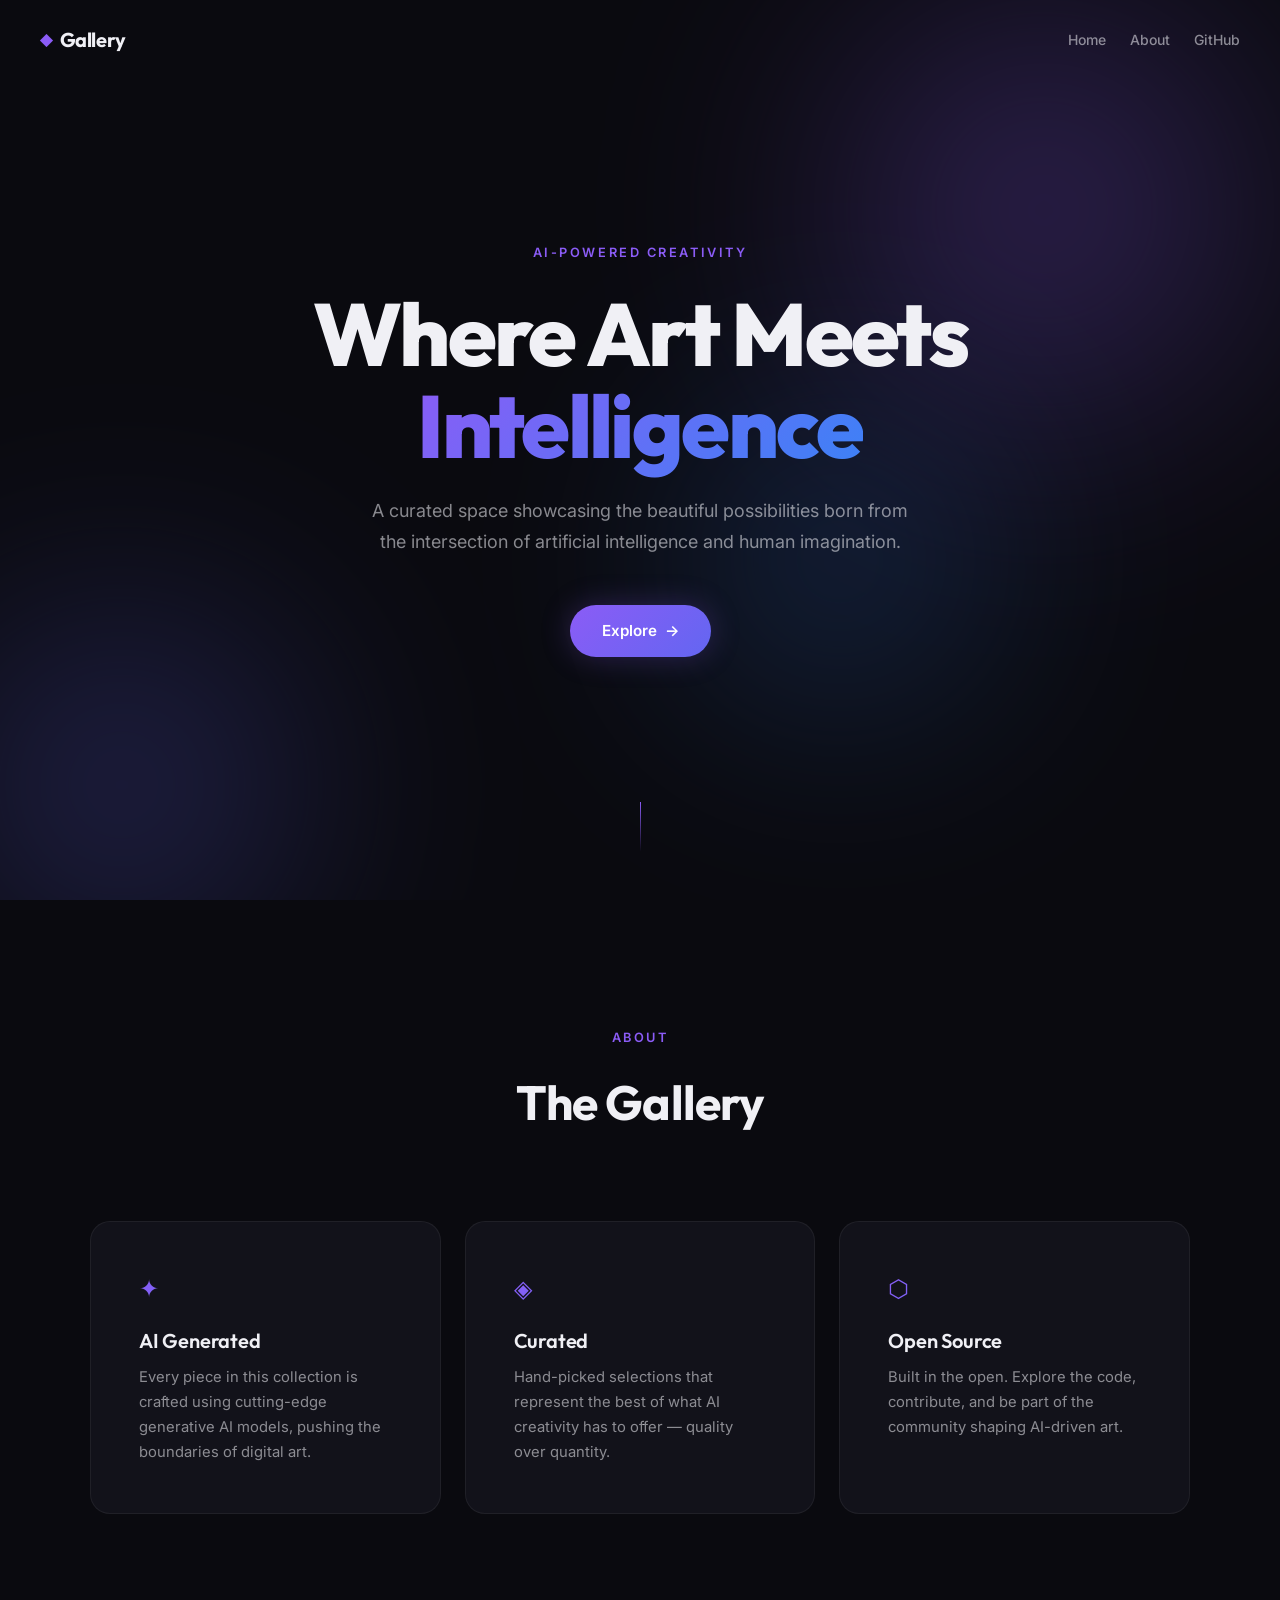
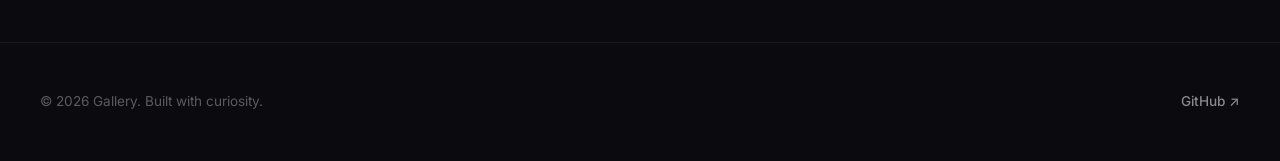
==== index.html @ 41be38a4 "Add GitHub Pages landing page" ====
<!DOCTYPE html>
<html lang="en">
<head>
  <meta charset="UTF-8">
  <meta name="viewport" content="width=device-width, initial-scale=1.0">
  <title>Gallery — AI Generated Web Gallery</title>
  <meta name="description" content="A curated collection of AI-generated artwork and visuals. Explore the intersection of creativity and artificial intelligence.">
  <link rel="preconnect" href="https://fonts.googleapis.com">
  <link rel="preconnect" href="https://fonts.gstatic.com" crossorigin>
  <link href="https://fonts.googleapis.com/css2?family=Inter:wght@300;400;500;600;700&family=Outfit:wght@300;400;500;600;700;800&display=swap" rel="stylesheet">
  <link rel="stylesheet" href="style.css">
</head>
<body>

  <!-- Navigation -->
  <nav id="main-nav">
    <div class="nav-inner">
      <a href="/" class="nav-logo" id="nav-logo">
        <span class="logo-icon">◆</span>
        <span class="logo-text">Gallery</span>
      </a>
      <ul class="nav-links">
        <li><a href="#hero" id="nav-home">Home</a></li>
        <li><a href="#about" id="nav-about">About</a></li>
        <li><a href="https://github.com/Jamie-Chang/Gallery" id="nav-github" target="_blank" rel="noopener">GitHub</a></li>
      </ul>
    </div>
  </nav>

  <!-- Hero Section -->
  <section id="hero">
    <div class="hero-bg">
      <div class="gradient-orb orb-1"></div>
      <div class="gradient-orb orb-2"></div>
      <div class="gradient-orb orb-3"></div>
    </div>
    <div class="hero-content">
      <p class="hero-eyebrow">AI-Powered Creativity</p>
      <h1 class="hero-title">
        Where Art Meets<br>
        <span class="hero-accent">Intelligence</span>
      </h1>
      <p class="hero-subtitle">
        A curated space showcasing the beautiful possibilities born from the intersection of artificial intelligence and human imagination.
      </p>
      <a href="#about" class="hero-cta" id="hero-cta">
        Explore
        <span class="cta-arrow">→</span>
      </a>
    </div>
    <div class="scroll-indicator" id="scroll-indicator">
      <div class="scroll-line"></div>
    </div>
  </section>

  <!-- About Section -->
  <section id="about">
    <div class="section-inner">
      <p class="section-eyebrow">About</p>
      <h2 class="section-title">The Gallery</h2>
      <div class="about-grid">
        <div class="about-card" id="about-card-1">
          <div class="card-icon">✦</div>
          <h3>AI Generated</h3>
          <p>Every piece in this collection is crafted using cutting-edge generative AI models, pushing the boundaries of digital art.</p>
        </div>
        <div class="about-card" id="about-card-2">
          <div class="card-icon">◈</div>
          <h3>Curated</h3>
          <p>Hand-picked selections that represent the best of what AI creativity has to offer — quality over quantity.</p>
        </div>
        <div class="about-card" id="about-card-3">
          <div class="card-icon">⬡</div>
          <h3>Open Source</h3>
          <p>Built in the open. Explore the code, contribute, and be part of the community shaping AI-driven art.</p>
        </div>
      </div>
    </div>
  </section>

  <!-- Footer -->
  <footer id="main-footer">
    <div class="footer-inner">
      <p class="footer-text">© 2026 Gallery. Built with curiosity.</p>
      <a href="https://github.com/Jamie-Chang/Gallery" class="footer-link" id="footer-github" target="_blank" rel="noopener">GitHub ↗</a>
    </div>
  </footer>

  <script src="script.js"></script>
</body>
</html>
---- style.css ----
/* ===========================
   Design Tokens
   =========================== */
:root {
  /* Colors */
  --color-bg: #0a0a0f;
  --color-bg-elevated: #12121a;
  --color-surface: #1a1a26;
  --color-border: rgba(255, 255, 255, 0.06);
  --color-text-primary: #f0f0f5;
  --color-text-secondary: rgba(240, 240, 245, 0.55);
  --color-text-tertiary: rgba(240, 240, 245, 0.35);

  /* Accent palette — violet-to-blue gradient range */
  --accent-1: #8b5cf6;
  --accent-2: #6366f1;
  --accent-3: #3b82f6;
  --accent-glow: rgba(139, 92, 246, 0.25);

  /* Typography */
  --font-display: 'Outfit', sans-serif;
  --font-body: 'Inter', sans-serif;

  /* Spacing */
  --space-xs: 0.5rem;
  --space-sm: 1rem;
  --space-md: 1.5rem;
  --space-lg: 3rem;
  --space-xl: 5rem;
  --space-2xl: 8rem;

  /* Radius */
  --radius-sm: 8px;
  --radius-md: 14px;
  --radius-lg: 20px;

  /* Transitions */
  --ease-out: cubic-bezier(0.16, 1, 0.3, 1);
  --transition-fast: 0.2s var(--ease-out);
  --transition-normal: 0.4s var(--ease-out);
  --transition-slow: 0.7s var(--ease-out);
}

/* ===========================
   Reset & Base
   =========================== */
*, *::before, *::after {
  margin: 0;
  padding: 0;
  box-sizing: border-box;
}

html {
  scroll-behavior: smooth;
  -webkit-font-smoothing: antialiased;
  -moz-osx-font-smoothing: grayscale;
}

body {
  font-family: var(--font-body);
  background-color: var(--color-bg);
  color: var(--color-text-primary);
  line-height: 1.6;
  overflow-x: hidden;
}

a {
  color: inherit;
  text-decoration: none;
}

ul {
  list-style: none;
}

/* ===========================
   Navigation
   =========================== */
#main-nav {
  position: fixed;
  top: 0;
  left: 0;
  right: 0;
  z-index: 100;
  padding: var(--space-sm) var(--space-md);
  transition: background var(--transition-normal), backdrop-filter var(--transition-normal);
}

#main-nav.scrolled {
  background: rgba(10, 10, 15, 0.8);
  backdrop-filter: blur(20px);
  -webkit-backdrop-filter: blur(20px);
  border-bottom: 1px solid var(--color-border);
}

.nav-inner {
  max-width: 1200px;
  margin: 0 auto;
  display: flex;
  align-items: center;
  justify-content: space-between;
  padding: var(--space-xs) 0;
}

.nav-logo {
  display: flex;
  align-items: center;
  gap: var(--space-xs);
  font-family: var(--font-display);
  font-weight: 700;
  font-size: 1.25rem;
  letter-spacing: -0.02em;
  transition: opacity var(--transition-fast);
}

.nav-logo:hover {
  opacity: 0.8;
}

.logo-icon {
  color: var(--accent-1);
  font-size: 1rem;
}

.nav-links {
  display: flex;
  gap: var(--space-md);
}

.nav-links a {
  font-size: 0.875rem;
  font-weight: 500;
  color: var(--color-text-secondary);
  transition: color var(--transition-fast);
  position: relative;
}

.nav-links a::after {
  content: '';
  position: absolute;
  bottom: -4px;
  left: 0;
  width: 0;
  height: 1.5px;
  background: linear-gradient(90deg, var(--accent-1), var(--accent-3));
  transition: width var(--transition-normal);
  border-radius: 1px;
}

.nav-links a:hover {
  color: var(--color-text-primary);
}

.nav-links a:hover::after {
  width: 100%;
}

/* ===========================
   Hero Section
   =========================== */
#hero {
  position: relative;
  min-height: 100vh;
  display: flex;
  align-items: center;
  justify-content: center;
  padding: var(--space-2xl) var(--space-md);
  overflow: hidden;
}

/* Animated gradient orbs */
.hero-bg {
  position: absolute;
  inset: 0;
  overflow: hidden;
  z-index: 0;
}

.gradient-orb {
  position: absolute;
  border-radius: 50%;
  filter: blur(120px);
  opacity: 0.4;
  animation: float 12s ease-in-out infinite;
}

.orb-1 {
  width: 600px;
  height: 600px;
  background: radial-gradient(circle, var(--accent-1), transparent 70%);
  top: -10%;
  right: -5%;
  animation-delay: 0s;
}

.orb-2 {
  width: 500px;
  height: 500px;
  background: radial-gradient(circle, var(--accent-2), transparent 70%);
  bottom: -15%;
  left: -10%;
  animation-delay: -4s;
}

.orb-3 {
  width: 400px;
  height: 400px;
  background: radial-gradient(circle, var(--accent-3), transparent 70%);
  top: 40%;
  left: 50%;
  animation-delay: -8s;
}

@keyframes float {
  0%, 100% { transform: translate(0, 0) scale(1); }
  33% { transform: translate(30px, -40px) scale(1.05); }
  66% { transform: translate(-20px, 20px) scale(0.95); }
}

.hero-content {
  position: relative;
  z-index: 1;
  text-align: center;
  max-width: 750px;
  animation: fadeUp 1s var(--ease-out) both;
}

@keyframes fadeUp {
  from {
    opacity: 0;
    transform: translateY(30px);
  }
  to {
    opacity: 1;
    transform: translateY(0);
  }
}

.hero-eyebrow {
  font-family: var(--font-body);
  font-size: 0.8rem;
  font-weight: 600;
  text-transform: uppercase;
  letter-spacing: 0.2em;
  color: var(--accent-1);
  margin-bottom: var(--space-md);
  animation: fadeUp 1s var(--ease-out) 0.1s both;
}

.hero-title {
  font-family: var(--font-display);
  font-size: clamp(2.8rem, 7vw, 5.5rem);
  font-weight: 800;
  line-height: 1.05;
  letter-spacing: -0.03em;
  margin-bottom: var(--space-md);
  animation: fadeUp 1s var(--ease-out) 0.2s both;
}

.hero-accent {
  background: linear-gradient(135deg, var(--accent-1), var(--accent-3));
  -webkit-background-clip: text;
  -webkit-text-fill-color: transparent;
  background-clip: text;
}

.hero-subtitle {
  font-size: 1.125rem;
  color: var(--color-text-secondary);
  max-width: 540px;
  margin: 0 auto var(--space-lg);
  line-height: 1.7;
  animation: fadeUp 1s var(--ease-out) 0.3s both;
}

.hero-cta {
  display: inline-flex;
  align-items: center;
  gap: var(--space-xs);
  padding: 0.85rem 2rem;
  background: linear-gradient(135deg, var(--accent-1), var(--accent-2));
  border-radius: 100px;
  font-family: var(--font-body);
  font-size: 0.95rem;
  font-weight: 600;
  color: #fff;
  transition: transform var(--transition-fast), box-shadow var(--transition-fast);
  animation: fadeUp 1s var(--ease-out) 0.4s both;
  box-shadow: 0 0 30px var(--accent-glow);
}

.hero-cta:hover {
  transform: translateY(-2px);
  box-shadow: 0 0 50px var(--accent-glow), 0 10px 40px rgba(0, 0, 0, 0.3);
}

.cta-arrow {
  transition: transform var(--transition-fast);
}

.hero-cta:hover .cta-arrow {
  transform: translateX(4px);
}

/* Scroll indicator */
.scroll-indicator {
  position: absolute;
  bottom: var(--space-lg);
  left: 50%;
  transform: translateX(-50%);
  z-index: 1;
  animation: fadeUp 1s var(--ease-out) 0.6s both;
}

.scroll-line {
  width: 1px;
  height: 50px;
  background: linear-gradient(to bottom, var(--accent-1), transparent);
  animation: scrollPulse 2s ease-in-out infinite;
}

@keyframes scrollPulse {
  0%, 100% { opacity: 0.3; transform: scaleY(0.6); }
  50% { opacity: 1; transform: scaleY(1); }
}

/* ===========================
   About Section
   =========================== */
#about {
  padding: var(--space-2xl) var(--space-md);
  position: relative;
}

.section-inner {
  max-width: 1100px;
  margin: 0 auto;
  text-align: center;
}

.section-eyebrow {
  font-size: 0.8rem;
  font-weight: 600;
  text-transform: uppercase;
  letter-spacing: 0.2em;
  color: var(--accent-1);
  margin-bottom: var(--space-sm);
}

.section-title {
  font-family: var(--font-display);
  font-size: clamp(2rem, 4vw, 3rem);
  font-weight: 700;
  letter-spacing: -0.02em;
  margin-bottom: var(--space-xl);
}

.about-grid {
  display: grid;
  grid-template-columns: repeat(auto-fit, minmax(280px, 1fr));
  gap: var(--space-md);
}

.about-card {
  background: var(--color-bg-elevated);
  border: 1px solid var(--color-border);
  border-radius: var(--radius-lg);
  padding: var(--space-lg);
  text-align: left;
  transition: transform var(--transition-normal), border-color var(--transition-normal), box-shadow var(--transition-normal);
}

.about-card:hover {
  transform: translateY(-6px);
  border-color: rgba(139, 92, 246, 0.2);
  box-shadow: 0 20px 60px rgba(0, 0, 0, 0.3), 0 0 40px var(--accent-glow);
}

.card-icon {
  font-size: 1.5rem;
  margin-bottom: var(--space-sm);
  background: linear-gradient(135deg, var(--accent-1), var(--accent-3));
  -webkit-background-clip: text;
  -webkit-text-fill-color: transparent;
  background-clip: text;
}

.about-card h3 {
  font-family: var(--font-display);
  font-size: 1.25rem;
  font-weight: 600;
  margin-bottom: var(--space-xs);
  letter-spacing: -0.01em;
}

.about-card p {
  font-size: 0.925rem;
  color: var(--color-text-secondary);
  line-height: 1.7;
}

/* ===========================
   Footer
   =========================== */
#main-footer {
  border-top: 1px solid var(--color-border);
  padding: var(--space-lg) var(--space-md);
}

.footer-inner {
  max-width: 1200px;
  margin: 0 auto;
  display: flex;
  align-items: center;
  justify-content: space-between;
}

.footer-text {
  font-size: 0.85rem;
  color: var(--color-text-tertiary);
}

.footer-link {
  font-size: 0.85rem;
  font-weight: 500;
  color: var(--color-text-secondary);
  transition: color var(--transition-fast);
}

.footer-link:hover {
  color: var(--accent-1);
}

/* ===========================
   Scroll-triggered animations
   =========================== */
.about-card {
  opacity: 0;
  transform: translateY(30px);
  transition: opacity 0.6s var(--ease-out), transform 0.6s var(--ease-out), border-color var(--transition-normal), box-shadow var(--transition-normal);
}

.about-card.visible {
  opacity: 1;
  transform: translateY(0);
}

.about-card:nth-child(2) {
  transition-delay: 0.1s;
}

.about-card:nth-child(3) {
  transition-delay: 0.2s;
}

/* ===========================
   Responsive
   =========================== */
@media (max-width: 768px) {
  .nav-links {
    gap: var(--space-sm);
  }

  .about-grid {
    grid-template-columns: 1fr;
  }

  .footer-inner {
    flex-direction: column;
    gap: var(--space-sm);
    text-align: center;
  }
}
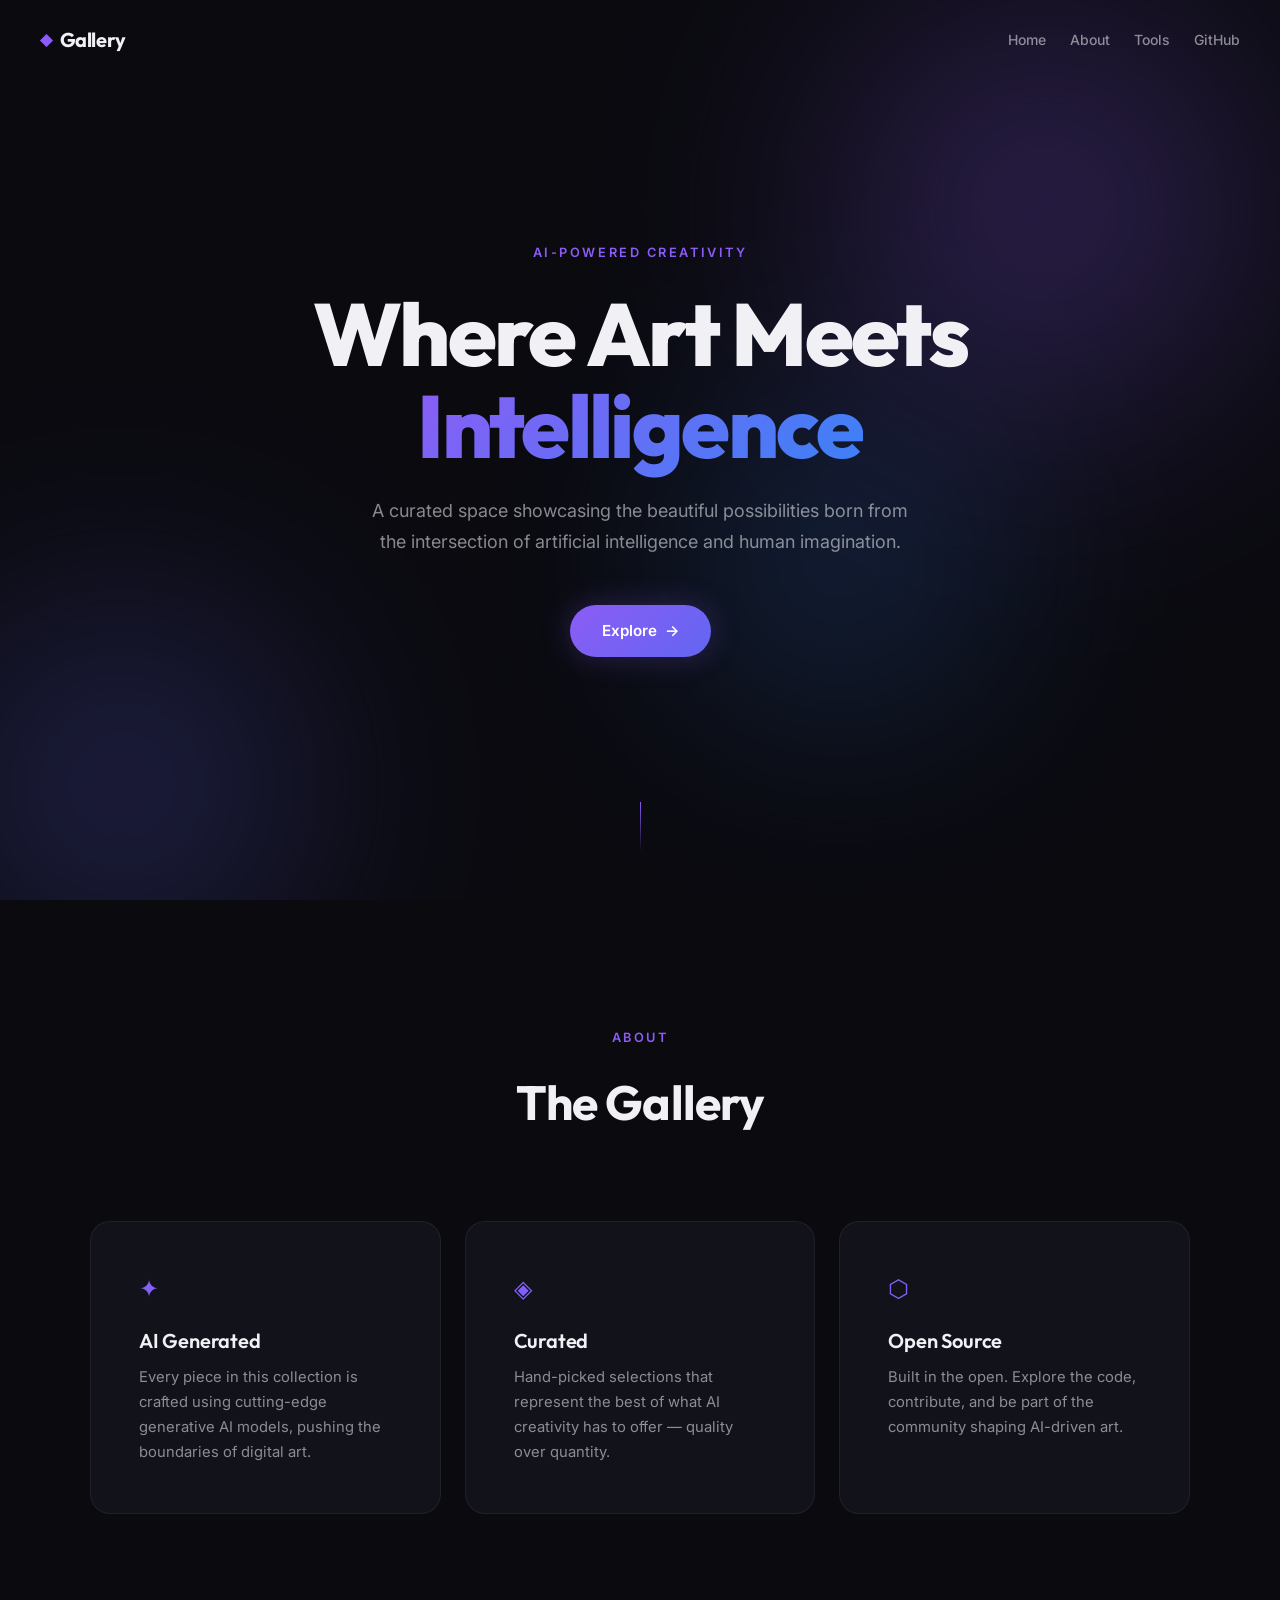
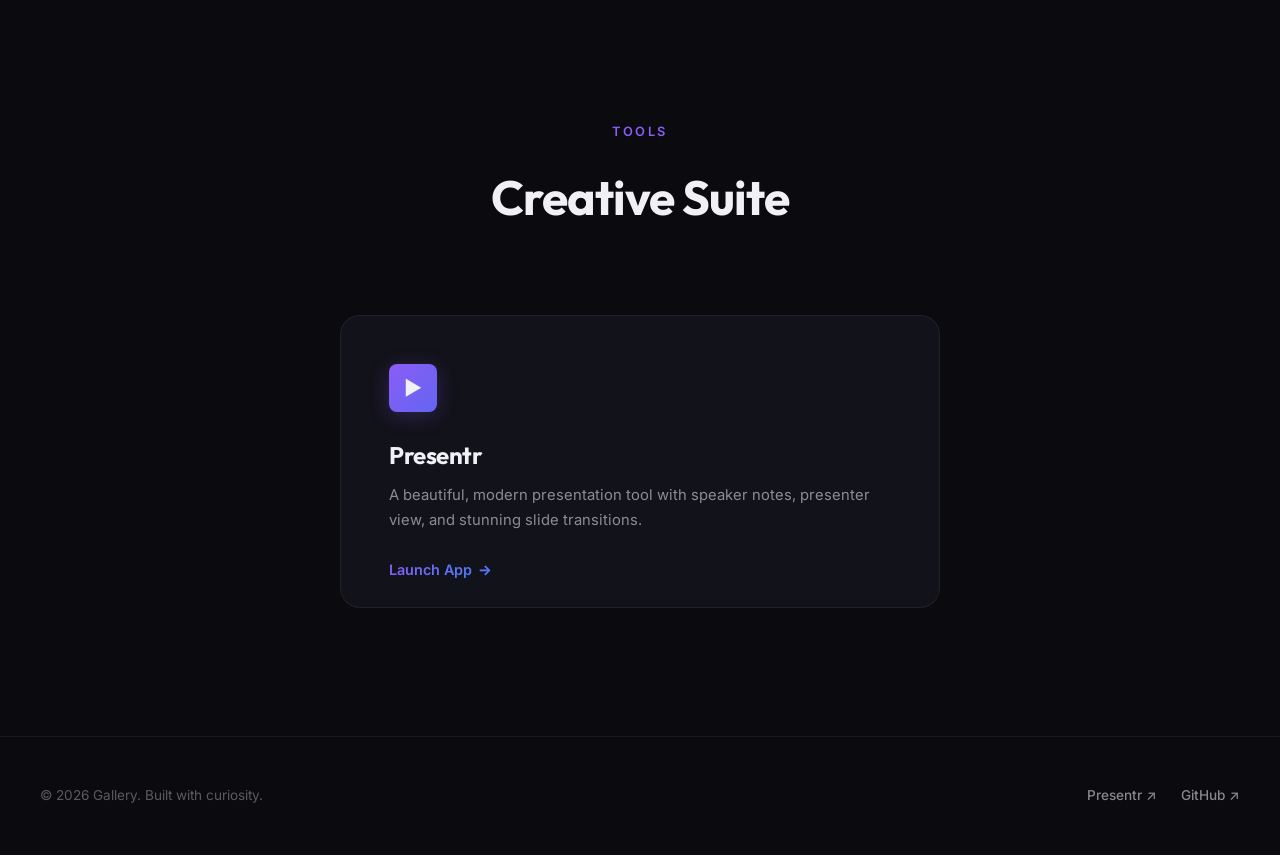
==== commit 0e714e42: "feat: add Presentr links to home page - Add Tools nav link and new Tools section with featured Prese" ====
--- a/index.html
+++ b/index.html
@@ -22,6 +22,7 @@
       <ul class="nav-links">
         <li><a href="#hero" id="nav-home">Home</a></li>
         <li><a href="#about" id="nav-about">About</a></li>
+        <li><a href="#tools" id="nav-tools">Tools</a></li>
         <li><a href="https://github.com/Jamie-Chang/Gallery" id="nav-github" target="_blank" rel="noopener">GitHub</a></li>
       </ul>
     </div>
@@ -78,11 +79,35 @@
     </div>
   </section>
 
+  <!-- Tools Section -->
+  <section id="tools">
+    <div class="section-inner">
+      <p class="section-eyebrow">Tools</p>
+      <h2 class="section-title">Creative Suite</h2>
+      <div class="tools-grid">
+        <a href="presentation-tool/index.html" class="tool-card" id="tool-presentr">
+          <div class="tool-card-glow"></div>
+          <div class="tool-card-content">
+            <div class="tool-icon">▶</div>
+            <h3>Presentr</h3>
+            <p>A beautiful, modern presentation tool with speaker notes, presenter view, and stunning slide transitions.</p>
+            <span class="tool-link">
+              Launch App <span class="tool-arrow">→</span>
+            </span>
+          </div>
+        </a>
+      </div>
+    </div>
+  </section>
+
   <!-- Footer -->
   <footer id="main-footer">
     <div class="footer-inner">
       <p class="footer-text">© 2026 Gallery. Built with curiosity.</p>
-      <a href="https://github.com/Jamie-Chang/Gallery" class="footer-link" id="footer-github" target="_blank" rel="noopener">GitHub ↗</a>
+      <div class="footer-links">
+        <a href="presentation-tool/index.html" class="footer-link" id="footer-presentr">Presentr ↗</a>
+        <a href="https://github.com/Jamie-Chang/Gallery" class="footer-link" id="footer-github" target="_blank" rel="noopener">GitHub ↗</a>
+      </div>
     </div>
   </footer>
 
--- a/style.css
+++ b/style.css
@@ -400,6 +400,128 @@
 }
 
 /* ===========================
+   Tools Section
+   =========================== */
+#tools {
+  padding: var(--space-xl) var(--space-md) var(--space-2xl);
+  position: relative;
+}
+
+.tools-grid {
+  display: grid;
+  grid-template-columns: repeat(auto-fit, minmax(320px, 1fr));
+  gap: var(--space-md);
+  max-width: 600px;
+  margin: 0 auto;
+}
+
+.tool-card {
+  position: relative;
+  display: block;
+  background: var(--color-bg-elevated);
+  border: 1px solid var(--color-border);
+  border-radius: var(--radius-lg);
+  padding: var(--space-lg) var(--space-lg) var(--space-md);
+  text-align: left;
+  overflow: hidden;
+  transition: transform var(--transition-normal), border-color var(--transition-normal), box-shadow var(--transition-normal);
+  cursor: pointer;
+}
+
+.tool-card-glow {
+  position: absolute;
+  top: -50%;
+  left: -50%;
+  width: 200%;
+  height: 200%;
+  background: radial-gradient(circle at 30% 30%, var(--accent-glow), transparent 60%);
+  opacity: 0;
+  transition: opacity var(--transition-normal);
+  pointer-events: none;
+}
+
+.tool-card:hover .tool-card-glow {
+  opacity: 1;
+}
+
+.tool-card:hover {
+  transform: translateY(-6px);
+  border-color: rgba(139, 92, 246, 0.3);
+  box-shadow: 0 20px 60px rgba(0, 0, 0, 0.3), 0 0 40px var(--accent-glow);
+}
+
+.tool-card-content {
+  position: relative;
+  z-index: 1;
+}
+
+.tool-icon {
+  width: 48px;
+  height: 48px;
+  display: flex;
+  align-items: center;
+  justify-content: center;
+  font-size: 1.25rem;
+  background: linear-gradient(135deg, var(--accent-1), var(--accent-2));
+  border-radius: var(--radius-sm);
+  margin-bottom: var(--space-md);
+  box-shadow: 0 4px 20px var(--accent-glow);
+}
+
+.tool-card h3 {
+  font-family: var(--font-display);
+  font-size: 1.5rem;
+  font-weight: 700;
+  margin-bottom: var(--space-xs);
+  letter-spacing: -0.02em;
+}
+
+.tool-card p {
+  font-size: 0.925rem;
+  color: var(--color-text-secondary);
+  line-height: 1.7;
+  margin-bottom: var(--space-md);
+}
+
+.tool-link {
+  display: inline-flex;
+  align-items: center;
+  gap: 6px;
+  font-size: 0.9rem;
+  font-weight: 600;
+  background: linear-gradient(135deg, var(--accent-1), var(--accent-3));
+  -webkit-background-clip: text;
+  -webkit-text-fill-color: transparent;
+  background-clip: text;
+  transition: gap var(--transition-fast);
+}
+
+.tool-arrow {
+  display: inline-block;
+  transition: transform var(--transition-fast);
+  background: linear-gradient(135deg, var(--accent-1), var(--accent-3));
+  -webkit-background-clip: text;
+  -webkit-text-fill-color: transparent;
+  background-clip: text;
+}
+
+.tool-card:hover .tool-arrow {
+  transform: translateX(4px);
+}
+
+/* Scroll-triggered animation for tool cards */
+.tool-card {
+  opacity: 0;
+  transform: translateY(30px);
+}
+
+.tool-card.visible {
+  opacity: 1;
+  transform: translateY(0);
+  transition: opacity 0.6s var(--ease-out), transform 0.6s var(--ease-out), border-color var(--transition-normal), box-shadow var(--transition-normal);
+}
+
+/* ===========================
    Footer
    =========================== */
 #main-footer {
@@ -415,6 +537,11 @@
   justify-content: space-between;
 }
 
+.footer-links {
+  display: flex;
+  gap: var(--space-md);
+}
+
 .footer-text {
   font-size: 0.85rem;
   color: var(--color-text-tertiary);
@@ -470,4 +597,13 @@
     gap: var(--space-sm);
     text-align: center;
   }
-}
+
+  .footer-links {
+    flex-direction: column;
+    gap: var(--space-xs);
+  }
+
+  .tools-grid {
+    grid-template-columns: 1fr;
+  }
+}
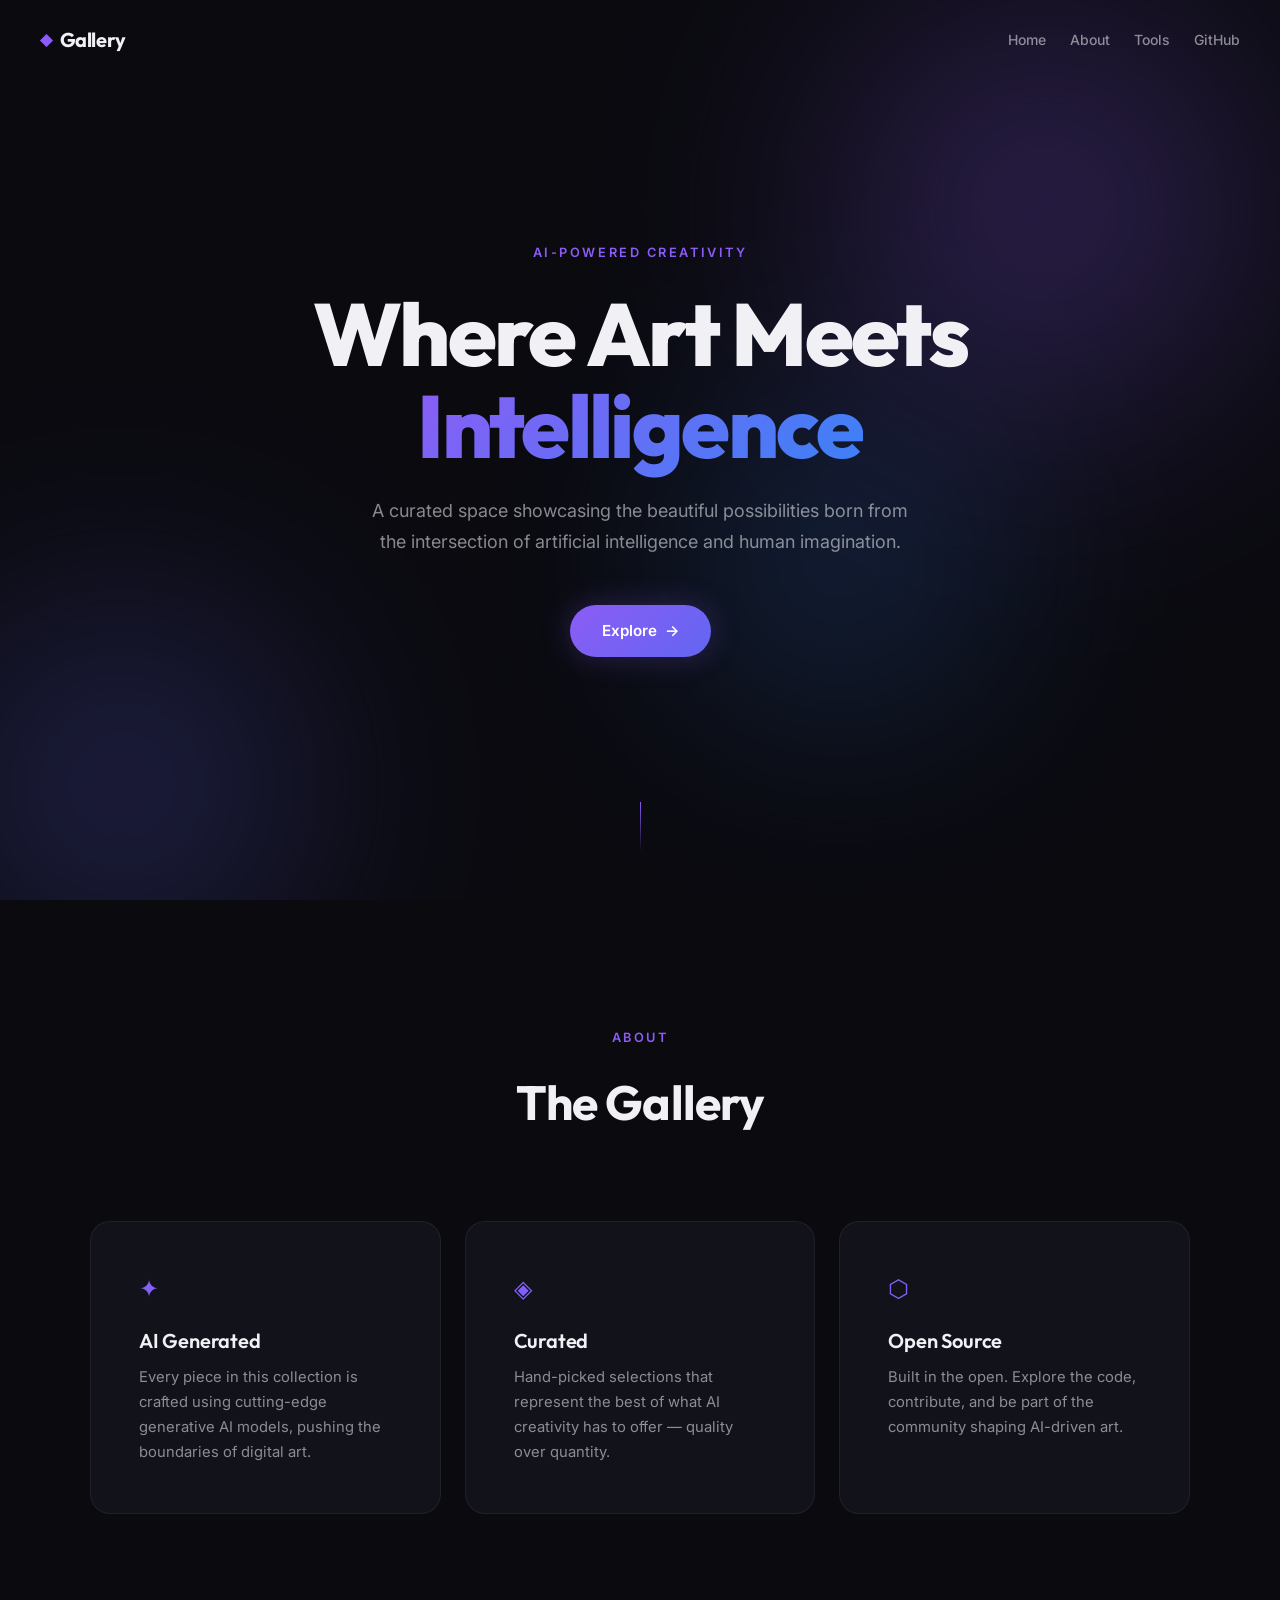
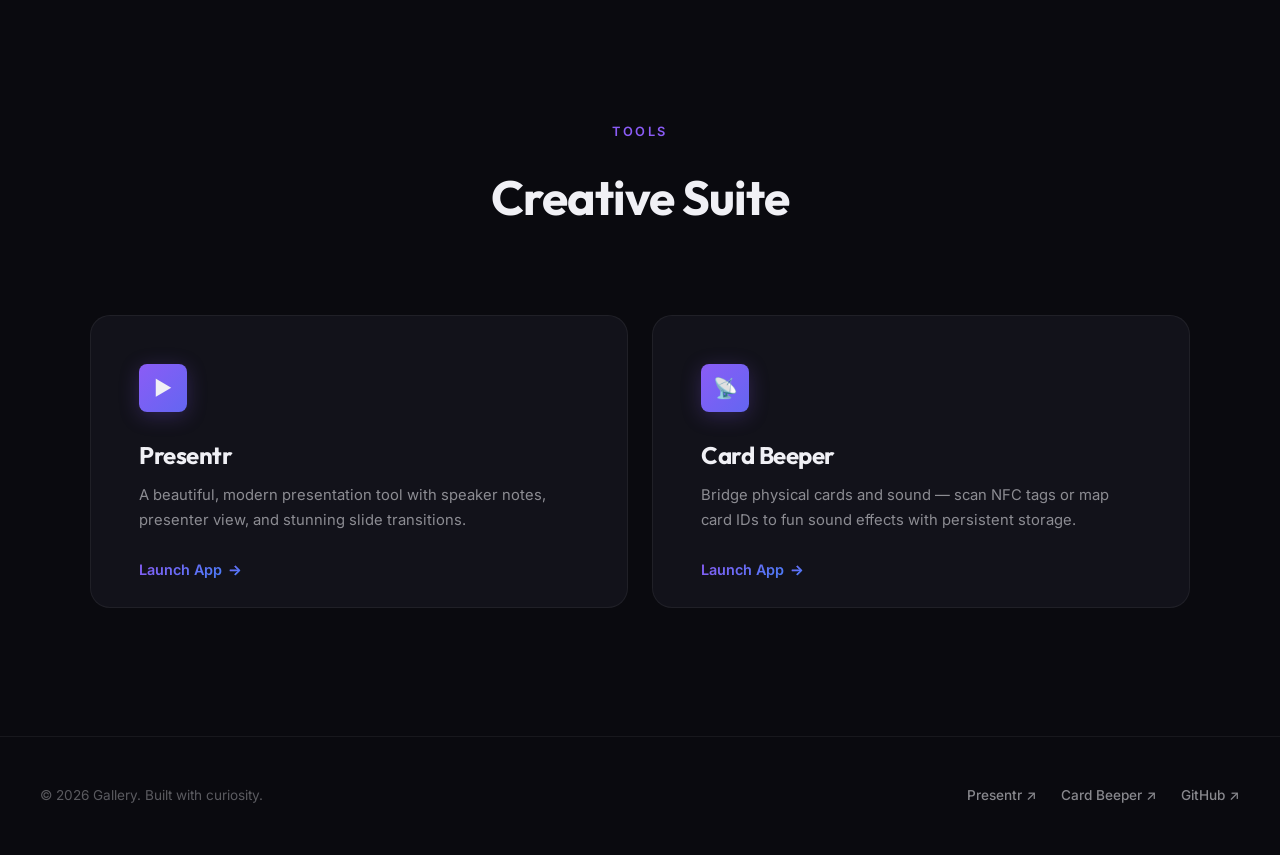
==== commit 1ac715ca: "feat: add Card Beeper app from Jamie-Chang/card-beeper - Copy card-beeper source (index.html, style." ====
--- a/index.html
+++ b/index.html
@@ -96,6 +96,17 @@
             </span>
           </div>
         </a>
+        <a href="card-beeper/index.html" class="tool-card" id="tool-card-beeper">
+          <div class="tool-card-glow"></div>
+          <div class="tool-card-content">
+            <div class="tool-icon">📡</div>
+            <h3>Card Beeper</h3>
+            <p>Bridge physical cards and sound — scan NFC tags or map card IDs to fun sound effects with persistent storage.</p>
+            <span class="tool-link">
+              Launch App <span class="tool-arrow">→</span>
+            </span>
+          </div>
+        </a>
       </div>
     </div>
   </section>
@@ -106,6 +117,7 @@
       <p class="footer-text">© 2026 Gallery. Built with curiosity.</p>
       <div class="footer-links">
         <a href="presentation-tool/index.html" class="footer-link" id="footer-presentr">Presentr ↗</a>
+        <a href="card-beeper/index.html" class="footer-link" id="footer-card-beeper">Card Beeper ↗</a>
         <a href="https://github.com/Jamie-Chang/Gallery" class="footer-link" id="footer-github" target="_blank" rel="noopener">GitHub ↗</a>
       </div>
     </div>
--- a/style.css
+++ b/style.css
@@ -411,7 +411,7 @@
   display: grid;
   grid-template-columns: repeat(auto-fit, minmax(320px, 1fr));
   gap: var(--space-md);
-  max-width: 600px;
+  max-width: 1100px;
   margin: 0 auto;
 }
 
